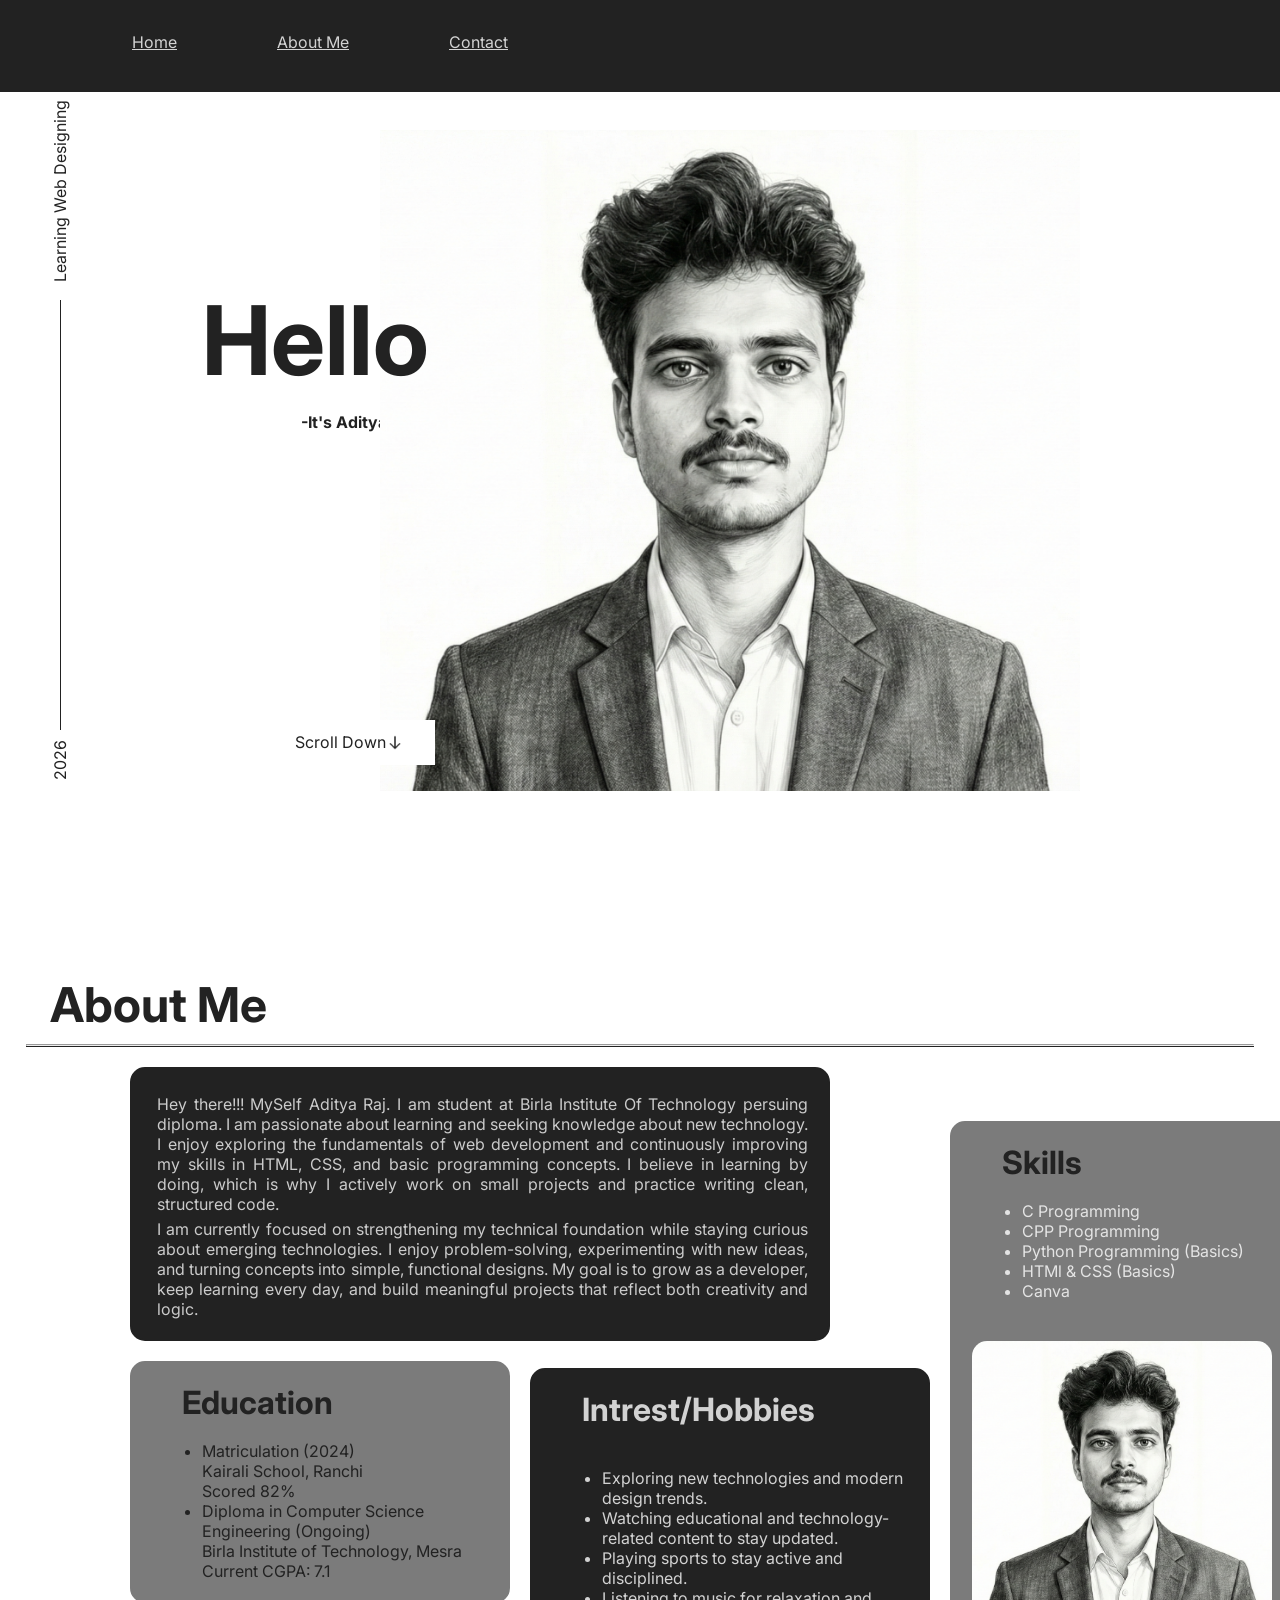
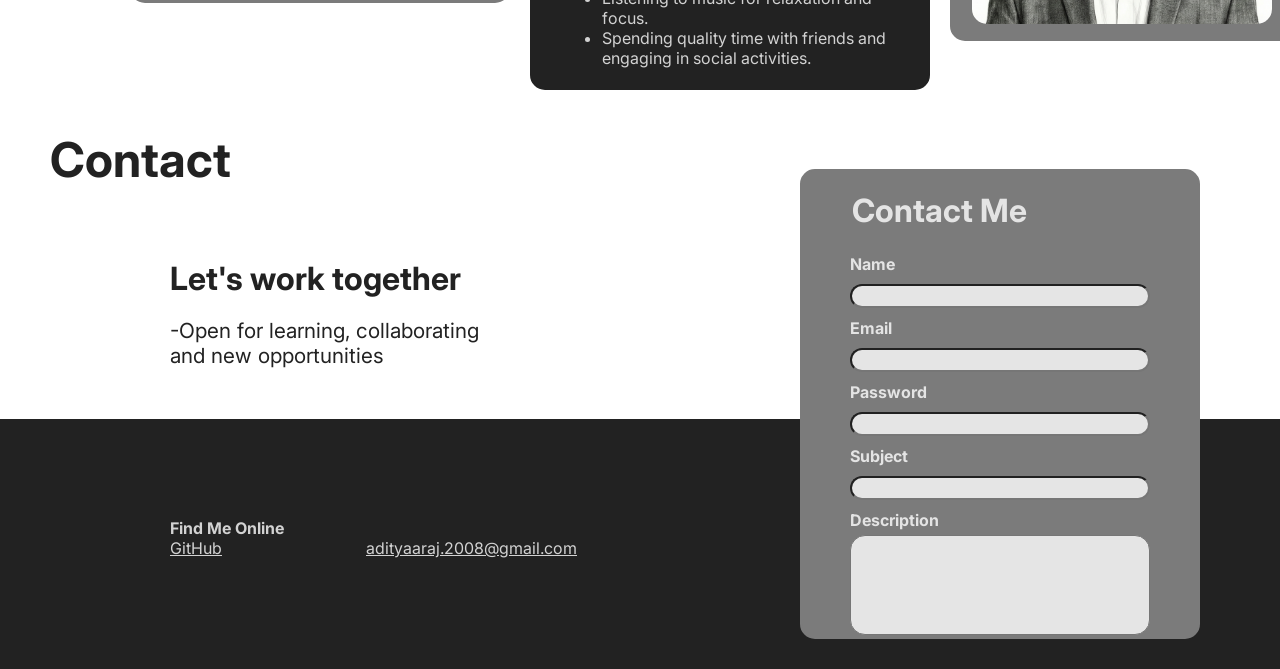
==== Portfolio.html @ f795ecd4 "My Portfolio" ====
<!doctype html>
<html lang="en">
  <head>
    <meta charset="UTF-8" />
    <meta name="viewport" content="width=device-width, initial-scale=1.0" />
    <title>Portfolio</title>

    <link rel="stylesheet" href="Style/Portfolio.css" />
    <link
      href="https://fonts.googleapis.com/css2?family=Inter:wght@400;500;600&display=swap"
      rel="stylesheet"
    />
  </head>

  <body>
    <section id="home">
      <nav class="navbar">
        <a href="#">Home</a>
        <a href="#about">About Me</a>
        <a href="#contact">Contact</a>
      </nav>

      <hr class="vertical-line" />

      <div class="vertical-line-text1">
        <p>2026</p>
      </div>

      <div class="vertical-line-text2">
        <p>Learning Web Designing</p>
      </div>

      <div class="greeting">
        <h1>Hello</h1>
      </div>

      <div class="intro">
        <p><b>-It's Aditya Raj</b>.</p>
      </div>

      <div class="scroll">
        <p>Scroll Down</p>
      </div>

      <img src="Image/Image.png" alt="Picture of Myself" class="profile-img1" />

      <img src="Image/Down-Arrow.jpeg" alt="Down Arrow" class="down-arrow" />
    </section>

    <section id="about">
      <h2>About Me</h2>

      <div class="line-break1">
        <hr />
      </div>

      <div class="frame1">
        <p>
          Hey there!!! MySelf Aditya Raj. I am student at Birla Institute Of
          Technology persuing diploma. I am passionate about learning and
          seeking knowledge about new technology. I enjoy exploring the
          fundamentals of web development and continuously improving my skills
          in HTML, CSS, and basic programming concepts. I believe in learning by
          doing, which is why I actively work on small projects and practice
          writing clean, structured code.<br />
        </p>

        <p>
          I am currently focused on strengthening my technical foundation while
          staying curious about emerging technologies. I enjoy problem-solving,
          experimenting with new ideas, and turning concepts into simple,
          functional designs. My goal is to grow as a developer, keep learning
          every day, and build meaningful projects that reflect both creativity
          and logic.
        </p>
      </div>
      <div class="frame2">
        <p><b>Skills</b></p>
        <p><br /></p>
        <ul>
          <li>C Programming</li>
          <li>CPP Programming</li>
          <li>Python Programming (Basics)</li>
          <li>HTMl & CSS (Basics)</li>
          <li>Canva</li>
        </ul>

        <img src="Image/Image.png" alt="Picture of MySelf" class="profile-img2" />
      </div>

      <div class="frame3">
        <p><b>Education</b></p>
        <p><br /></p>
        <ul>
          <li>
            Matriculation (2024) <br />Kairali School, Ranchi <br />Scored 82%
          </li>
          <li>
            Diploma in Computer Science Engineering (Ongoing) <br />Birla
            Institute of Technology, Mesra <br />Current CGPA: 7.1
          </li>
        </ul>
      </div>

      <div class="frame4">
        <p><b>Intrest/Hobbies</b></p>
        <p><br /></p>
        <ul>
          <li>Exploring new technologies and modern design trends.</li>
          <li>
            Watching educational and technology-related content to stay updated.
          </li>
          <li>Playing sports to stay active and disciplined.</li>
          <li>Listening to music for relaxation and focus.</li>
          <li>
            Spending quality time with friends and engaging in social
            activities.
          </li>
        </ul>
      </div>
    </section>

    <section id="contact">
      <h2>Contact</h2>
      <div class="frame5">
        <p><b></b></p>
        <p><br /></p>
      </div>

      <div class="frame6">
        <p><b>Contact Me</b></p>
      </div>

      <div id="form">
        <form id="contact-form">
          <label for="name"><b>Name</b></label>
          <br />
          <input type="text" name="Name" id="name" />
          <br />
          <label for="email"><b>Email</b></label>
          <br />
          <input type="email" name="Email" id="email" />
          <br />
          <label for="password"><b>Password</b></label>
          <br />
          <input type="password" name="Password" id="password" />
          <br />
          <label for="subject"><b>Subject</b></label>
          <br />
          <input type="text" name="Subject" id="subject" />
          <br />
          <label for="description"><b>Description</b></label>
          <br />
          <div>
            <textarea name="description" id="description" rows="5" cols="20">
            </textarea>
          </div>
        </form>
      </div>

      <div id="bold">
        <p><b>Let's work together</b></p>
      </div>

      <div id="statement">
        <p>-Open for learning, collaborating <br />and new opportunities</p>
      </div>

      <div id="find">
        <p><b>Find Me Online</b></p>
      </div>

      <div id="location">
        <a href="https://github.com/Aditya-Raj2304">GitHub</a>
        <a href="mailto:adityaaraj.2008@gmail,com">adityaaraj.2008@gmail.com</a>
      </div>

      
    </section>
  </body>
</html>
---- Style/Portfolio.css ----
* {
  margin: 0;
  padding: 0;
  box-sizing: border-box;
  font-family: "Inter", sans-serif;
}

html {
  scroll-behavior: smooth;
}

section {
  min-height: 75vh;
}

#contact {
  min-height: 60vh;
  padding: 40px 0;
}

body {
  background-color: #ffffff;
  overflow-y: auto;
  scroll-behavior: smooth;
  height: 100%;
}

#about,
#contact {
  scroll-margin-top: 120px;
}

.navbar {
  position: fixed;
  z-index: 10;
  top: 0;
  justify-content: center;
  display: flex;
  gap: 6.25em;
  background-color: #222222;
  padding: 40px;
  width: 150%;
  margin-left: -50%;
  margin-top: -0.5em;
}

.navbar a {
  color: rgba(255, 255, 255, 0.8);
}

.vertical-line {
  border: none;
  width: 1px;
  background-color: #222222;
  height: 430px;
  margin-top: 300px;
  margin-left: 60px;
  color: #222222;
}

.vertical-line-text1 {
  writing-mode: vertical-rl;
  transform: rotate(180deg);
  margin-top: 10px;
  margin-left: 50px;
  color: #222222;
}

.vertical-line-text2 {
  writing-mode: vertical-rl;
  transform: rotate(180deg);
  margin-top: -680px;
  margin-left: 50px;
  color: #222222;
}

.greeting {
  display: flex;
  justify-content: center;
  margin-top: 0px;
  margin-left: -650px;
  height: 10vh;
}

.greeting h1 {
  color: #222222;
  font-size: 6em;
  z-index: 1;
}

.intro p {
  margin-left: 301px;
  margin-top: 40px;
  font-family: "Inter", sans-serif;
  font-weight: 800;
  color: #222222;
}

.scroll {
  margin-top: 300px;
  margin-left: 295px;
  color: #222222;
  position: relative;
  z-index: 10;
}

.profile-img1 {
  position: absolute;
  right: 200px;
  top: 130px;
  width: 700px;
  height: auto;
}

.down-arrow {
  width: 80px;
  height: auto;
  margin-top: -32px;
  margin-bottom: 20px;
  margin-left: 355px;
  position: relative;
  z-index: 5;
}

h2 {
  text-align: left;
  font-size: 3em;
  margin-left: 50px;
  color: #222222;
}

.line-break1 {
  border: none;
  height: 3px;
  background-color: #222222;
  width: 96%;
  margin: 10px auto;
}

.frame1 {
  border: 2px solid #222222;
  padding: 20px;
  width: 700px;
  height: auto;
  margin-left: 130px;
  margin-top: 20px;
  border-radius: 15px;
  background-color: #222222;
}

.frame1 p {
  color: rgb(203, 203, 203);
  margin-top: 5px;
  margin-left: 5px;
  text-align: justify;
  border: 1px;
}

.frame2 {
  border: 2px solid #7b7b7b;
  padding: 20px;
  width: 350px;
  height: 520px;
  background-color: #7b7b7b;
  margin-left: 950px;
  margin-top: -220px;
  border-radius: 15px;
}

.frame2 p {
  margin-left: 50px;
  color: #222222;
  margin-top: 0px;
  font-size: 2em;
  margin-left: 30px;
}

.frame2 ul {
  color: rgba(255, 255, 255, 0.8);
  margin-top: -20px;
  margin-left: 50px;
}

.profile-img2 {
  margin-top: 40px;
  width: 300px;
  height: auto;
  border-radius: 15px;
}

.frame3 {
  border: 2px solid #7b7b7b;
  padding: 20px;
  background-color: #7b7b7b;
  margin-top: -280px;
  margin-left: 130px;
  width: 380px;
  height: auto;
  border-radius: 15px;
}

.frame3 p {
  font-size: 2em;
  color: #222222;
  margin-top: 0px;
  margin-left: 30px;
}

.frame3 ul {
  color: #222222;
  margin-top: -20px;
  margin-left: 50px;
}

.frame4 {
  border: 2px solid #222222;
  padding: 20px;
  margin-top: -235px;
  margin-left: 530px;
  background-color: #222222;
  width: 400px;
  height: auto;
  border-radius: 15px;
}

.frame4 p {
  font-size: 2em;
  color: rgba(255, 255, 255, 0.8);
  margin-top: 0px;
  margin-left: 30px;
}

.frame4 ul {
  color: rgba(255, 255, 255, 0.8);
  margin-top: 0px;
  margin-left: 50px;
}

.frame5 {
  border: 2px solid #222222;
  padding: 20px;
  margin-top: 230px;
  margin-bottom: 0px;
  height: 250px;
  background-color: #222222;
}

.frame6 {
  border: 2px solid #7b7b7b;
  padding: 20px;
  margin-top: -500px;
  margin-left: 800px;
  background-color: #7b7b7b;
  width: 400px;
  height: 470px;
  border-radius: 15px;
}

.frame6 p {
  font-size: 2em;
  color: rgba(255, 255, 255, 0.8);
  margin-top: 0px;
  margin-left: 30px;
}

#contact-form {
  max-width: 300px;
  display: flex;
  flex-direction: column;
  gap: -60px;
  margin-top: -375px;
  margin-left: 850px;
}

#contact-form label {
  color: rgba(255, 255, 255, 0.8);
  margin-top: -10px;
}

#contact-form input {
  margin-top: -10px;
  padding: 2px;
  border-radius: 15px;
  background-color: rgba(255, 255, 255, 0.8);
}

#contact-form textarea {
  margin-top: -15px;
  width: 100%;
  height: 100px;
  padding: 2px;
  border-radius: 15px;
  background-color: rgba(255, 255, 255, 0.8);
  resize: none;
}

#bold {
  font-size: 2em;
  margin-top: -380px;
  margin-left: 170px;
  color: #222222;
}

#statement {
  font-size: 1.3em;
  margin-top: 20px;
  margin-left: 170px;
  color: #222222;
}

#find {
  color: rgba(255, 255, 255, 0.8);
  font-size: 1em;
  margin-top: 150px;
  margin-left: 170px;
}

#location {
  padding: 10px 20px;
  margin-top: -10px;
  margin-left: 150px;
  display: flex;
  gap: 9em;
}

#location a {
  color: rgba(255, 255, 255, 0.8);
}
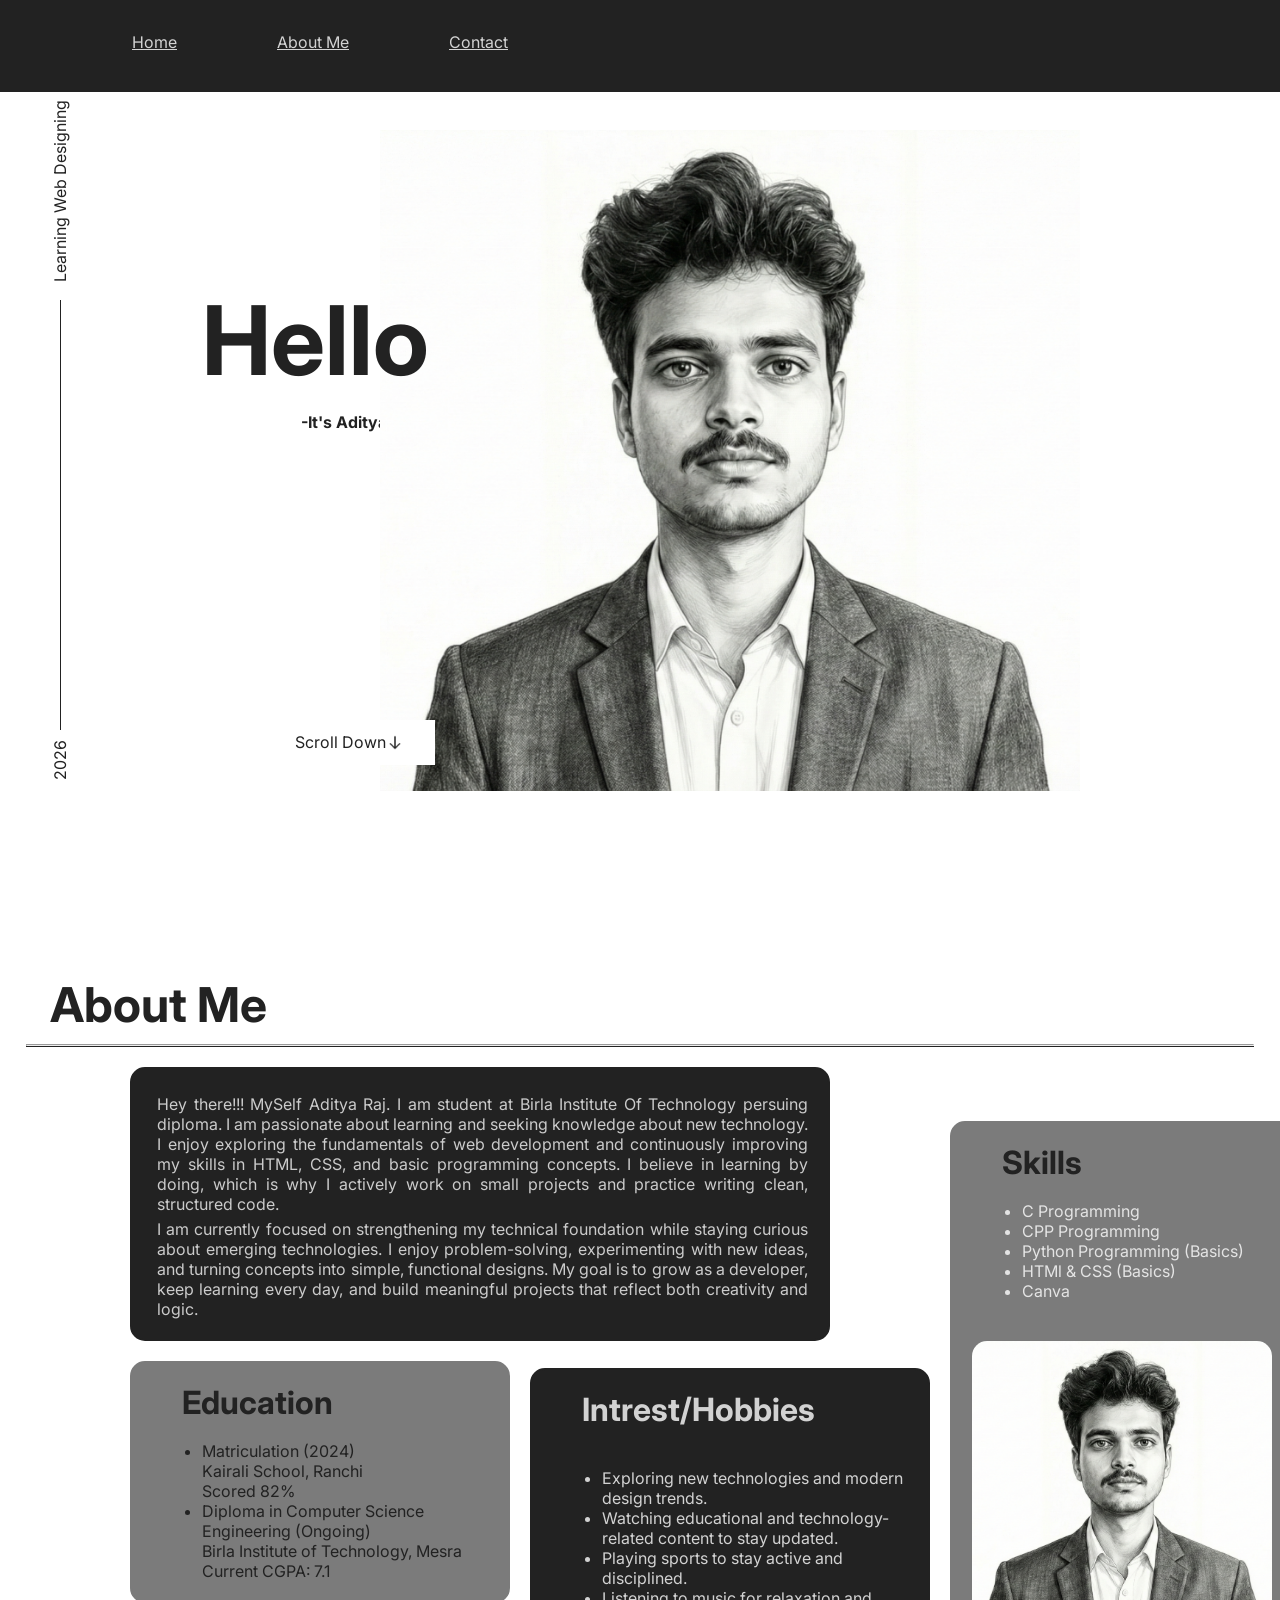
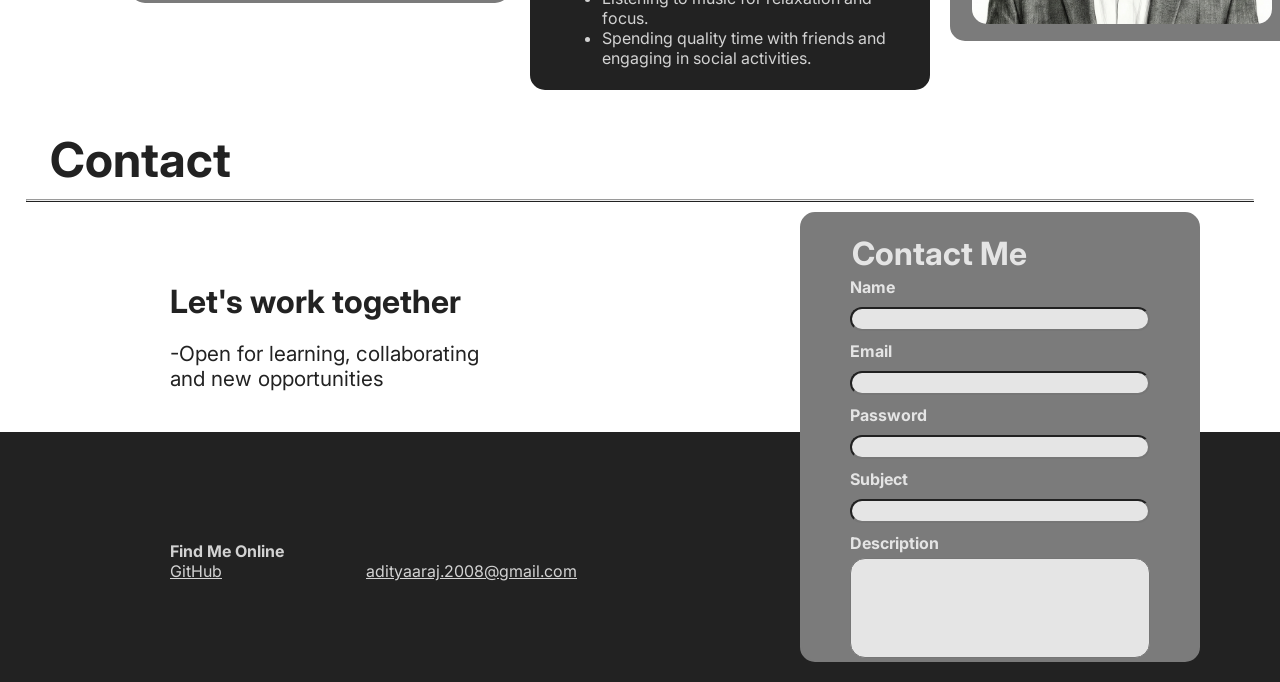
==== commit ad3ecda9: "made a horizontal line after contact" ====
--- a/Portfolio.html
+++ b/Portfolio.html
@@ -85,7 +85,11 @@
           <li>Canva</li>
         </ul>
 
-        <img src="Image/Image.png" alt="Picture of MySelf" class="profile-img2" />
+        <img
+          src="Image/Image.png"
+          alt="Picture of MySelf"
+          class="profile-img2"
+        />
       </div>
 
       <div class="frame3">
@@ -122,6 +126,10 @@
 
     <section id="contact">
       <h2>Contact</h2>
+
+      <div class="line-break2">
+        <hr />
+      </div>
       <div class="frame5">
         <p><b></b></p>
         <p><br /></p>
@@ -174,8 +182,6 @@
         <a href="https://github.com/Aditya-Raj2304">GitHub</a>
         <a href="mailto:adityaaraj.2008@gmail,com">adityaaraj.2008@gmail.com</a>
       </div>
-
-      
     </section>
   </body>
 </html>
--- a/Style/Portfolio.css
+++ b/Style/Portfolio.css
@@ -245,14 +245,22 @@
   background-color: #222222;
 }
 
+.line-break2 {
+  border: none;
+  height: 3px;
+  background-color: #222222;
+  width: 96%;
+  margin: 10px auto;
+}
+
 .frame6 {
   border: 2px solid #7b7b7b;
   padding: 20px;
-  margin-top: -500px;
+  margin-top: -470px;
   margin-left: 800px;
   background-color: #7b7b7b;
   width: 400px;
-  height: 470px;
+  height: 450px;
   border-radius: 15px;
 }
 
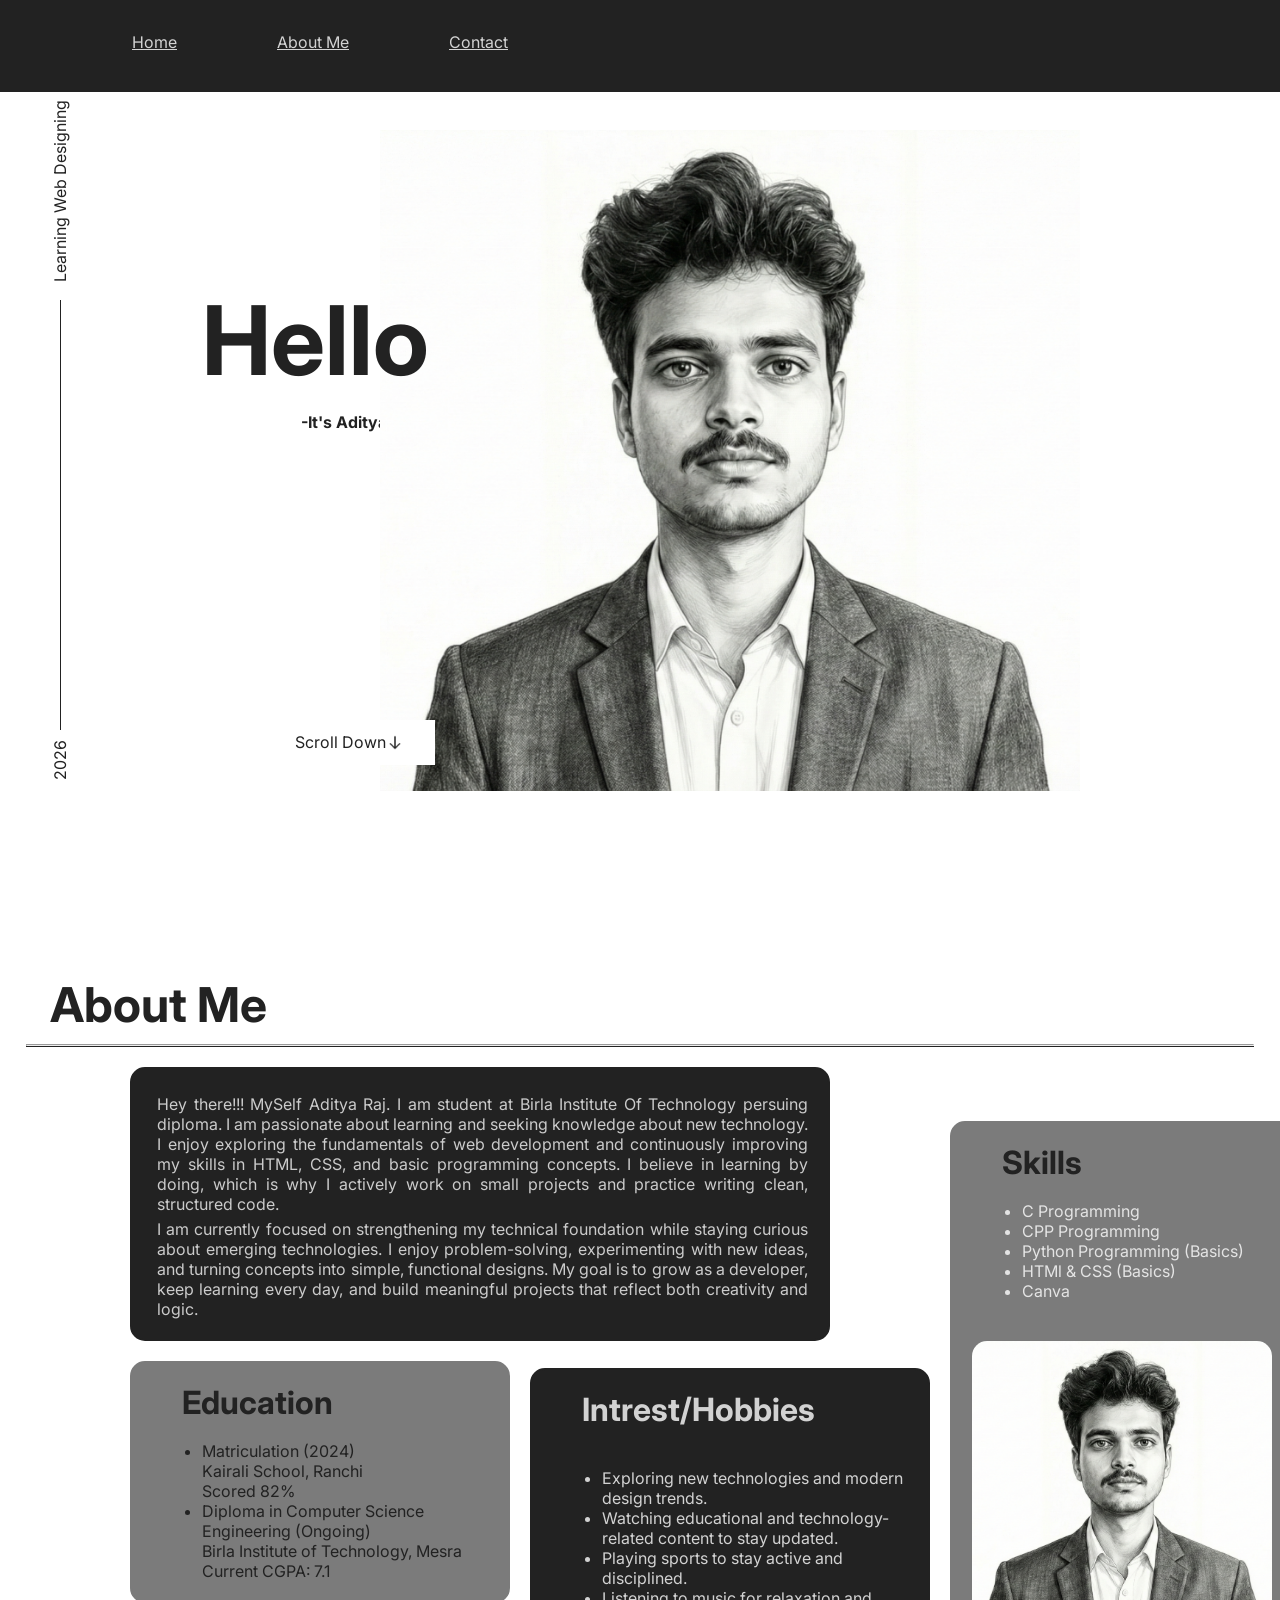
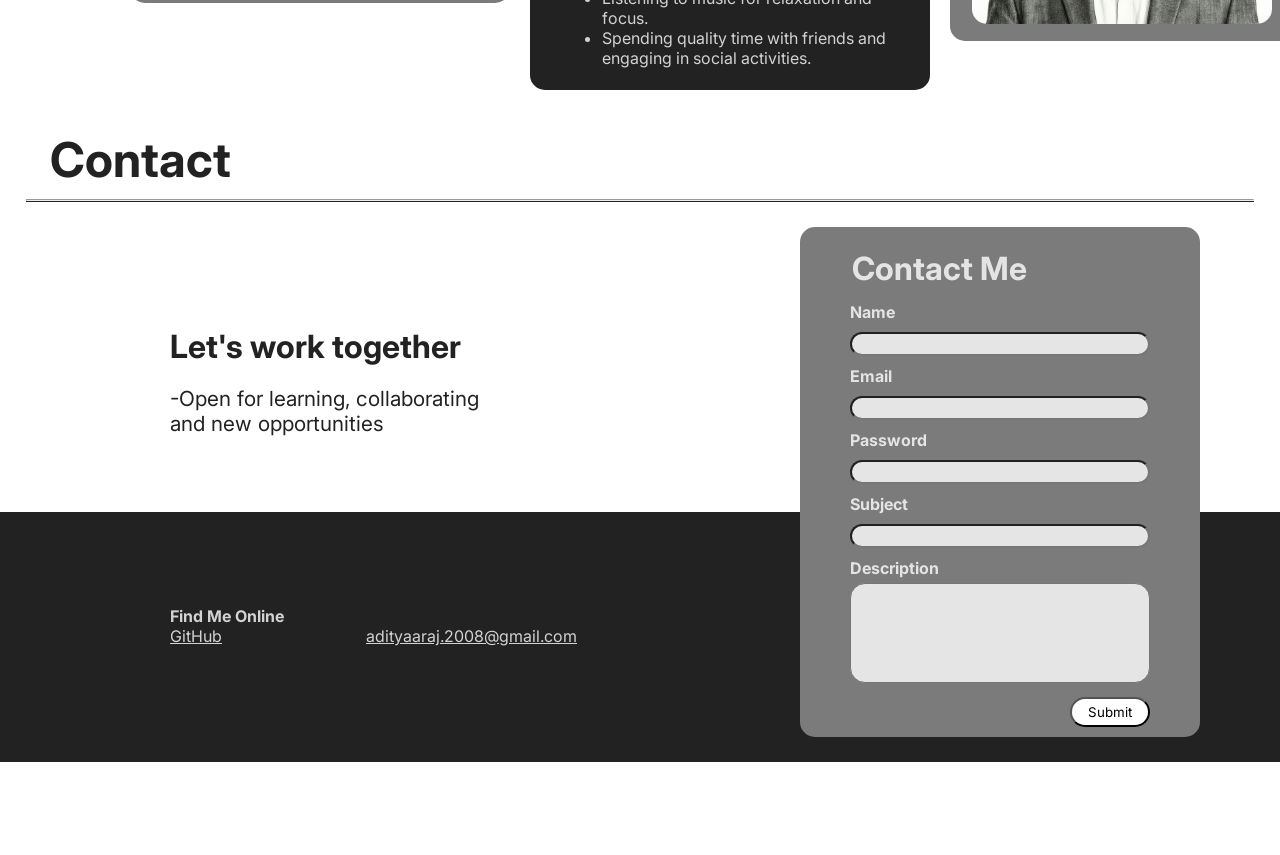
==== commit eb5b0b4a: "Added a submit button in the contact form." ====
--- a/Portfolio.html
+++ b/Portfolio.html
@@ -163,6 +163,9 @@
             <textarea name="description" id="description" rows="5" cols="20">
             </textarea>
           </div>
+          <div>
+            <button type="submit" id="submit-btn">Submit</button>
+          </div>
         </form>
       </div>
 
--- a/Style/Portfolio.css
+++ b/Style/Portfolio.css
@@ -14,7 +14,7 @@
 }
 
 #contact {
-  min-height: 60vh;
+  min-height: 85vh;
   padding: 40px 0;
 }
 
@@ -239,7 +239,7 @@
 .frame5 {
   border: 2px solid #222222;
   padding: 20px;
-  margin-top: 230px;
+  margin-top: 310px;
   margin-bottom: 0px;
   height: 250px;
   background-color: #222222;
@@ -256,11 +256,11 @@
 .frame6 {
   border: 2px solid #7b7b7b;
   padding: 20px;
-  margin-top: -470px;
+  margin-top: -535px;
   margin-left: 800px;
   background-color: #7b7b7b;
   width: 400px;
-  height: 450px;
+  height: 510px;
   border-radius: 15px;
 }
 
@@ -276,7 +276,7 @@
   display: flex;
   flex-direction: column;
   gap: -60px;
-  margin-top: -375px;
+  margin-top: -425px;
   margin-left: 850px;
 }
 
@@ -302,9 +302,19 @@
   resize: none;
 }
 
+#contact-form button {
+  margin-top: 10px;
+  margin-left: 220px;
+  padding: 5px;
+  border-radius: 15px;
+  background-color: #ffffff;
+  color: #000000;
+  width: 80px;
+}
+
 #bold {
   font-size: 2em;
-  margin-top: -380px;
+  margin-top: -400px;
   margin-left: 170px;
   color: #222222;
 }
@@ -319,7 +329,7 @@
 #find {
   color: rgba(255, 255, 255, 0.8);
   font-size: 1em;
-  margin-top: 150px;
+  margin-top: 170px;
   margin-left: 170px;
 }
 
